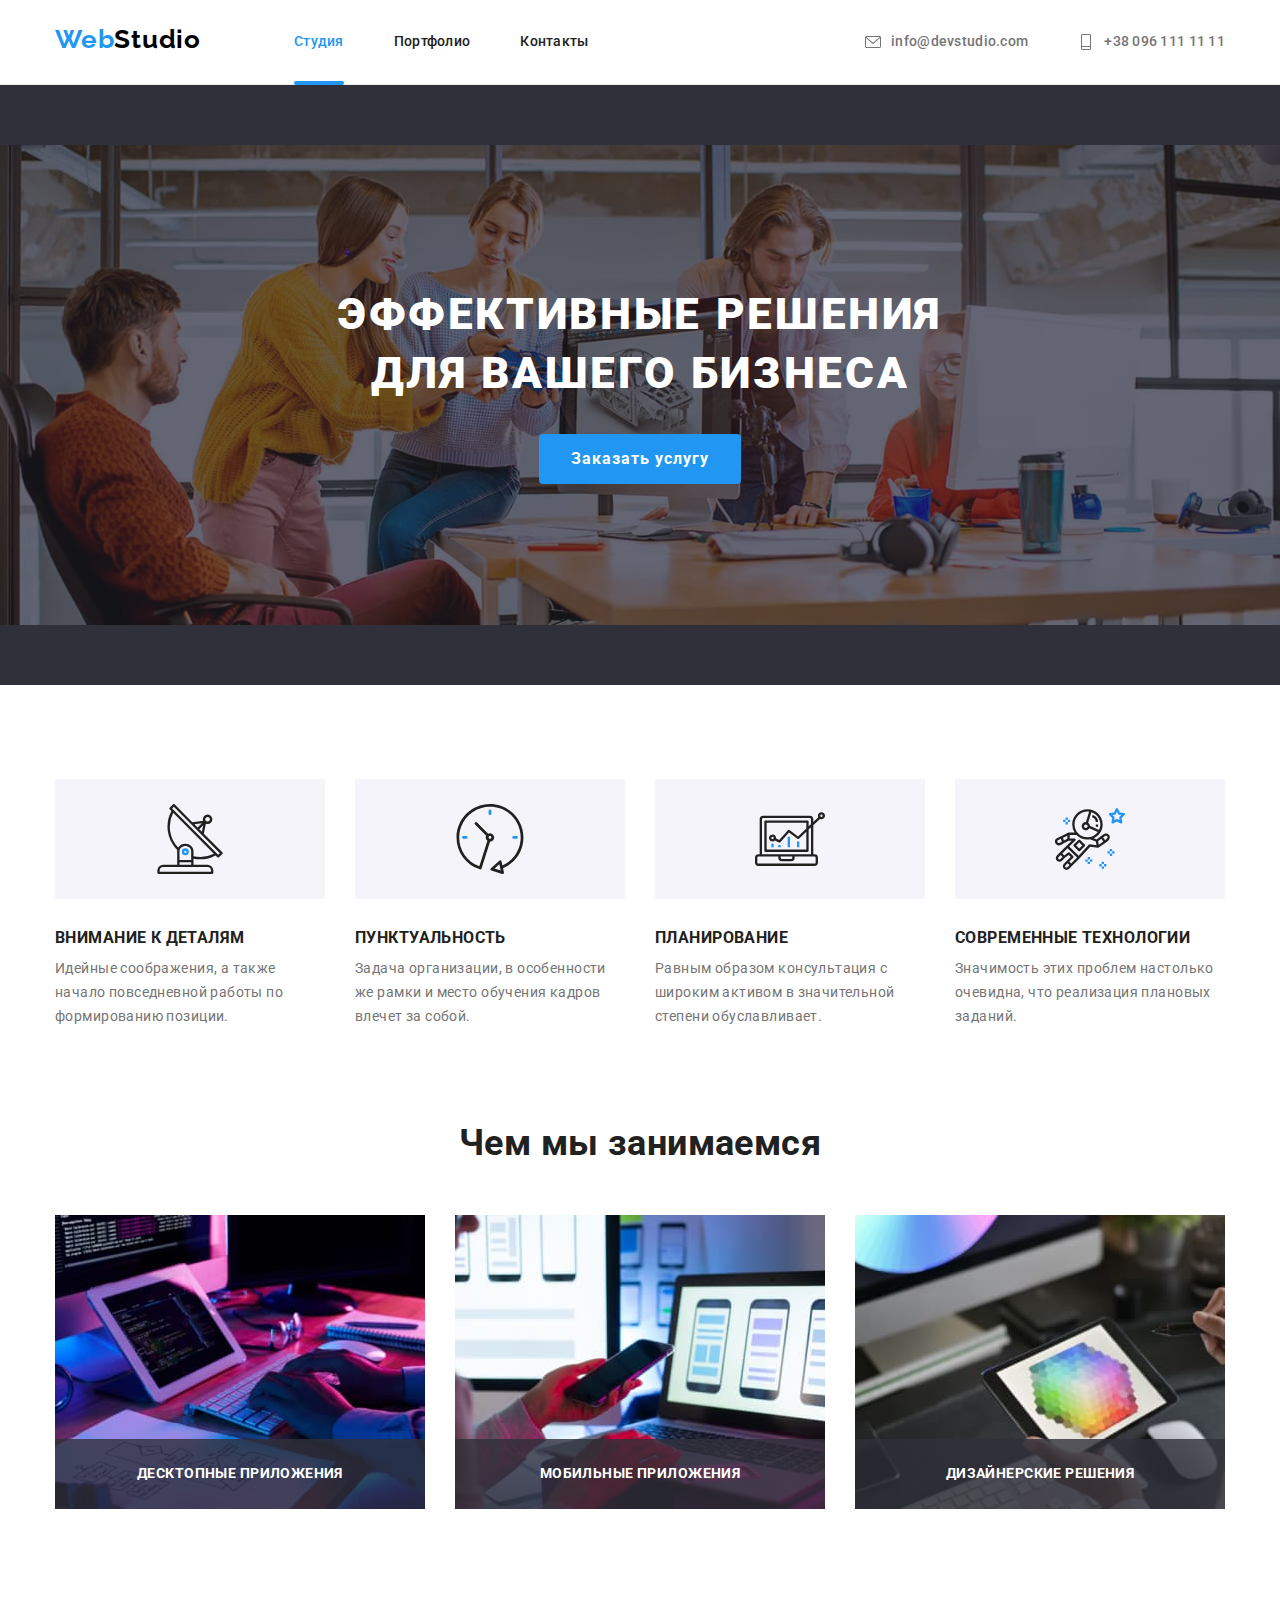
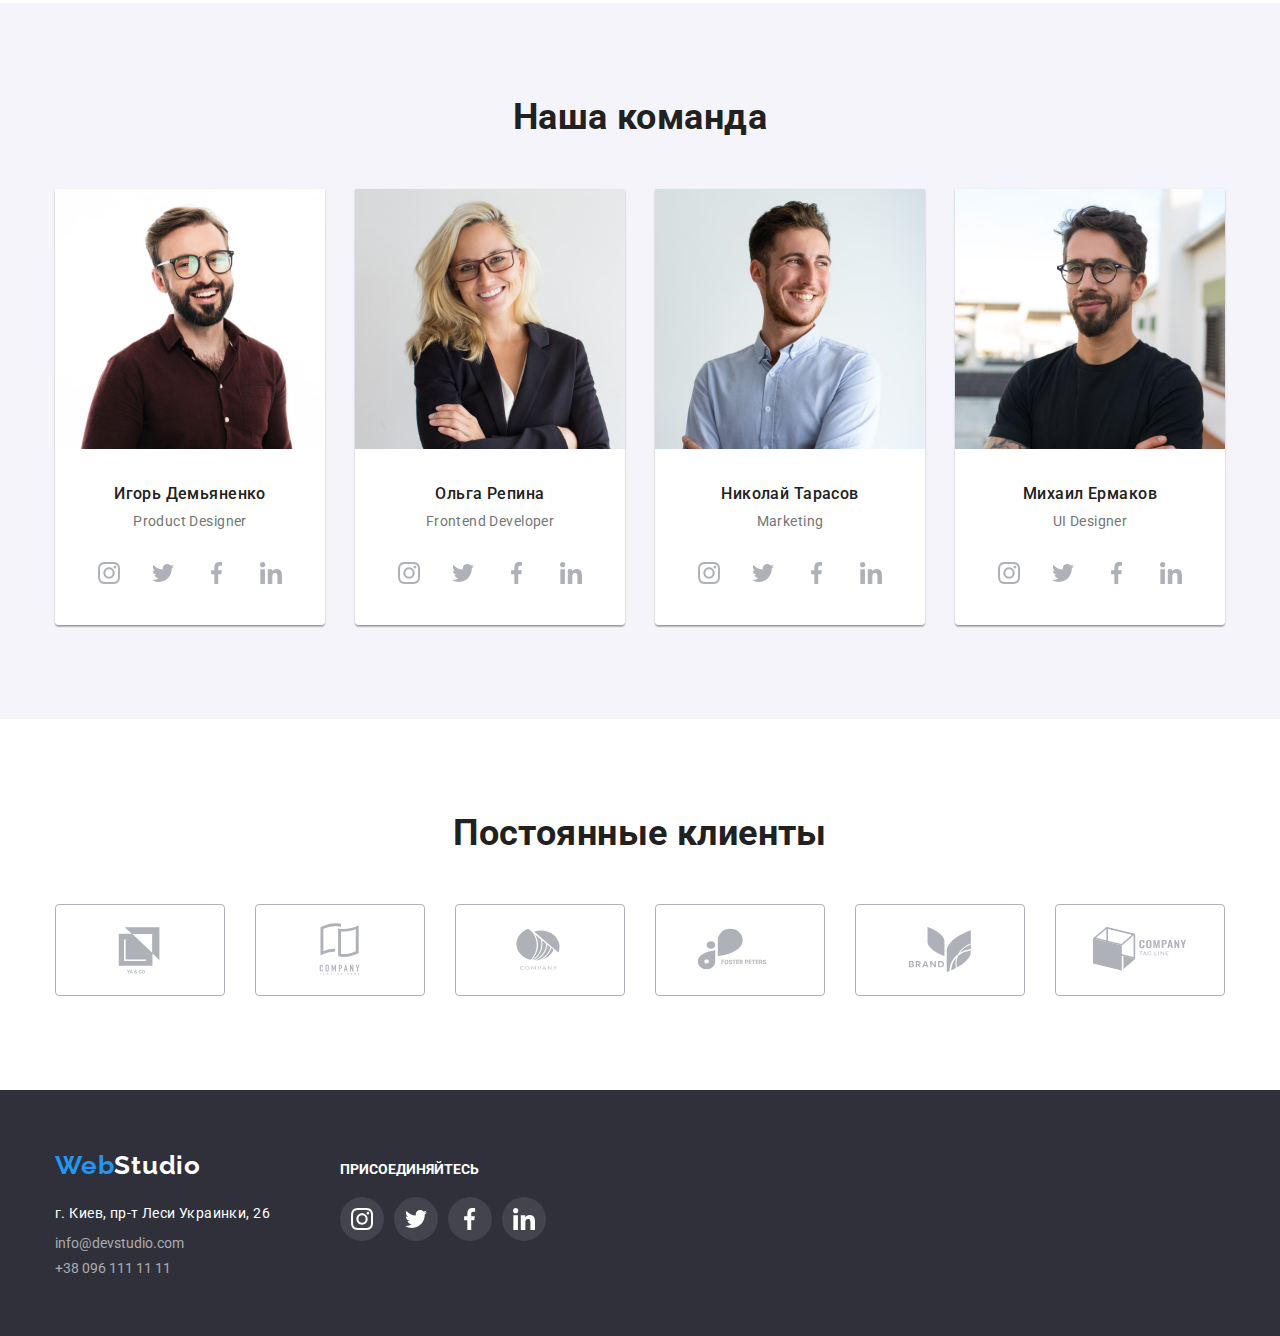
==== index.html @ 7e5e1f91 "finish work" ====
<!DOCTYPE html>
<html lang="ru">
<head>
   <meta charset="UTF-8">
   <meta http-equiv="X-UA-Compatible" content="IE=edge">
   <meta name="viewport" content="width=device-width, initial-scale=1.0">
   <title>Студия</title>
   <link href="https://fonts.googleapis.com/css2?family=Raleway:wght@700&family=Roboto:wght@400;500;700;900&display=swap"
      rel="stylesheet">
   <link rel="stylesheet" href="https://cdnjs.cloudflare.com/ajax/libs/modern-normalize/1.1.0/modern-normalize.min.css">
   <link rel="stylesheet" href="./css/styles.css">
</head>
<body>
     <!-- Header -->
   <header class="header">
      <div class="container head">
      <a href="./index.html" rel="noopener noreferrer" class="logo" lang="en">Web<span class="logo-primary">Studio</span></a>
      <nav class="nav">
         <ul class="nav-list">
            <li class="nav-item"><a class="nav-link curent" href="./index.html">Студия</a></li>
            <li class="nav-item"><a class="nav-link" href="./portfolio.html">Портфолио</a></li>
            <li class="nav-item"><a class="nav-link" href="">Контакты</a></li>
         </ul>
      </nav>
         <ul class="contact-list">
            <li class="contact-item">
               <a class="contact-link" href="mailto:info@devstudio.com"><svg class="icon-contact">
                  <use href="./images/icon/icons.svg#icon-mail-icon"></use>
               </svg>info@devstudio.com</a></li>
            <li class="contact-item">
               <a class="contact-link" href="tel:+380961111111"><svg class="icon-contact">
                  <use href="./images/icon/icons.svg#icon-phone-icon"></use>
               </svg>+38 096 111 11 11</a>
            </li>
         </ul>
      </div>
   </header>
   <main>
     <!-- Hero -->
         <section class="section main">
            <h1 class="main-title">Эффективные решения для вашего бизнеса</h1>
            <button class="main-button" type="button">Заказать услугу</button>
            <div class="backdrop is-hidden" data-modal>
               <div class="modal">
                  <h2 class="modal-title">Оставьте свои данные, мы вам перезвоним</h2>
                  <form action="" class="modal-form">
                     <div class="modal-box">
                        <div class="modal-form-box">
                           <label for="user-name" class="modal-label-name">Имя</label>
                           <input type="text" name="user-name" id="user-name" class="modal-input-name" required>
                        </div>
                        <div class="modal-form-box">
                           <label for="user-tel" class="modal-label-tel">Телефон</label>
                           <input type="tel" name="user-tel" id="user-tel" class="modal-input-tel" required>
                        </div>
                        <div class="modal-form-box">
                           <label for="user-mail" class="modal-label-mail">Почта</label>
                           <input type="mail" name="user-mail" id="user-mail" class="modal-input-mail" required>
                        </div>
                        <div class="modal-form-box">
                           <label for="user-comment" class="modal-label-comment">Комментарий</label>
                           <textarea name="user-comment" id="user-comment" cols="30" rows="10" placeholder="Введите текст" class="modal-area-comment"></textarea>
                        </div>
                        <div class="modal-form-checkbox">
                           <input type="checkbox" name="user-policy" id="user-policy" class="modal-input-policy">
                           <label for="user-policy" class="modal-policy-text">Соглашаюсь с рассылкой и принимаю <span class="modal-policy-link">Условия договора</span></label>
                        </div>
                     </div>
                  </form>
                  <button type="submit" class="modal-button-submit">Отправить</button>
                  <button class="close" data-modal-close>
                     <svg class="icon-button">
                        <use href="./images/modal-icon/modal.svg#icon-close-black"></use>
                     </svg>
                  </button>
               </div>
            </div>
         </section>
      <!-- Особенности -->
      <section class="section features">
         <div class="container features">
            <h2 class="visually-hidden">Особенности</h2>
            <ul class="features-list">
               <li class="features-item">
                  <div class="features-icon-container">
                     <svg class="icon-features">
                        <use href="./images/features-icon/features-icon.svg#icon-antenna1"></use>
                     </svg>
                  </div>
                  <h3 class="features-caption">Внимание к деталям</h3>
                  <p class="features-text">Идейные соображения, а также начало повседневной работы по формированию позиции.</p>
               </li>
               <li class="features-item">
                  <div class="features-icon-container">
                     <svg class="icon-features">
                        <use href="./images/features-icon/features-icon.svg#icon-clock2"></use>
                     </svg>
                  </div>
                  <h3 class="features-caption">Пунктуальность</h3>
                  <p class="features-text">Задача организации, в особенности же рамки и место обучения кадров влечет за собой.</p>
               </li>
               <li class="features-item">
                  <div class="features-icon-container">
                     <svg class="icon-features">
                        <use href="./images/features-icon/features-icon.svg#icon-diagram3"></use>
                     </svg>
                  </div>
                  <h3 class="features-caption">Планирование</h3>
                  <p class="features-text">Равным образом консультация с широким активом в значительной степени обуславливает.</p>
               </li>
               <li class="features-item">
                  <div class="features-icon-container">
                     <svg class="icon-features">
                        <use href="./images/features-icon/features-icon.svg#icon-astronaut-4"></use>
                     </svg>
                  </div>
                  <h3 class="features-caption">Современные технологии</h3>
                  <p class="features-text">Значимость этих проблем настолько очевидна, что реализация плановых заданий.</p>
               </li>
            </ul>
         </div>
      </section>
      <!-- Чем занимаемся -->
      <section class="section work">
         <div class="container work">
            <h2 class="work-title">Чем мы занимаемся</h2>
            <ul class="work-list">
               <li class="work-item">
                  <div class="work-overlay-box">
                     <p class="work-overlay-caption">Десктопные приложения</p>
                  </div>
                  <img class="work-image" width="370" height="294" src="./images/img.jpg" alt="кодирование">
               </li>
               <li class="work-item">
                  <div class="work-overlay-box">
                     <p class="work-overlay-caption">Мобильные приложения</p>
                  </div>
                  <img class="work-image" width="370" height="294" src="./images/img1.jpg" alt="сервис">
               </li>
               <li class="work-item">
               <div class="work-overlay-box">
                  <p class="work-overlay-caption">Дизайнерские решения</p>
               </div>
               <img class="work-image" width="370" height="294" src="./images/img2.jpg" alt="дизайн">
               </li>
            </ul>
         </div>
      </section>
      <!-- Наша команда -->
      <section class="section team ">
         <div class="container team">
            <h2 class="team-title">Наша команда</h2>
            <ul class="team-list">
               <li class="team-item">
                  <img width="270" height="260" src="./images/person1.jpg" alt="персонал1">
                  <div class="team-box">
                     <h3 class="team-caption">Игорь Демьяненко</h3>
                     <p class="team-text" lang="en">Product Designer</p>
                     <ul class="team-icon-list">
                        <li class="team-icon-item">
                           <a href="#" class="team-icon-link">
                              <svg class="icon-team">
                                 <use href="./images/icon/icons.svg#icon-instagram-icon"></use>
                              </svg>
                           </a>
                        </li>
                        <li class="team-icon-item">
                           <a href="#" class="team-icon-link">
                              <svg class="icon-team">
                                 <use href="./images/icon/icons.svg#icon-twitter-icon"></use>
                              </svg>
                           </a>
                        </li>
                        <li class="team-icon-item">
                           <a href="#" class="team-icon-link">
                              <svg class="icon-team">
                                 <use href="./images/icon/icons.svg#icon-facebook-icon"></use>
                              </svg>
                           </a>
                        </li>
                        <li class="team-icon-item">
                           <a href="#" class="team-icon-link">
                              <svg class="icon-team">
                                 <use href="./images/icon/icons.svg#icon-linkedin-icon"></use>
                              </svg>
                           </a>
                        </li>
                     </ul>
                  </div>
               </li>
               <li class="team-item">
                  <img width="270" height="260" src="./images/person2.jpg" alt="персонал2">
                  <div class="team-box">
                     <h3 class="team-caption">Ольга Репина</h3>
                     <p class="team-text" lang="en">Frontend Developer</p>
                     <ul class="team-icon-list">
                        <li class="team-icon-item">
                           <a href="#" class="team-icon-link">
                              <svg class="icon-team">
                                 <use href="./images/icon/icons.svg#icon-instagram-icon"></use>
                              </svg>
                           </a>
                        </li>
                        <li class="team-icon-item">
                           <a href="#" class="team-icon-link">
                              <svg class="icon-team">
                                 <use href="./images/icon/icons.svg#icon-twitter-icon"></use>
                              </svg>
                           </a>
                        </li>
                        <li class="team-icon-item">
                           <a href="#" class="team-icon-link">
                              <svg class="icon-team">
                                 <use href="./images/icon/icons.svg#icon-facebook-icon"></use>
                              </svg>
                           </a>
                        </li>
                        <li class="team-icon-item">
                           <a href="#" class="team-icon-link">
                              <svg class="icon-team">
                                 <use href="./images/icon/icons.svg#icon-linkedin-icon"></use>
                              </svg>
                           </a>
                        </li>
                     </ul>
                  </div>
               </li>
               <li class="team-item">
                  <img width="270" height="260" src="./images/person3.jpg" alt="персонал3">
                  <div class="team-box">
                     <h3 class="team-caption">Николай Тарасов</h3>
                     <p class="team-text" lang="en">Marketing</p>
                     <ul class="team-icon-list">
                        <li class="team-icon-item">
                           <a href="#" class="team-icon-link">
                              <svg class="icon-team">
                                 <use href="./images/icon/icons.svg#icon-instagram-icon"></use>
                              </svg>
                           </a>
                        </li>
                        <li class="team-icon-item">
                           <a href="#" class="team-icon-link">
                              <svg class="icon-team">
                                 <use href="./images/icon/icons.svg#icon-twitter-icon"></use>
                              </svg>
                           </a>
                        </li>
                        <li class="team-icon-item">
                           <a href="#" class="team-icon-link">
                              <svg class="icon-team">
                                 <use href="./images/icon/icons.svg#icon-facebook-icon"></use>
                              </svg>
                           </a>
                        </li>
                        <li class="team-icon-item">
                           <a href="#" class="team-icon-link">
                              <svg class="icon-team">
                                 <use href="./images/icon/icons.svg#icon-linkedin-icon"></use>
                              </svg>
                           </a>
                        </li>
                     </ul>
                   </div>
               </li>
               <li class="team-item">
                  <img width="270" height="260" src="./images/person4.jpg" alt="персонал4">
                  <div class="team-box">
                     <h3 class="team-caption">Михаил Ермаков</h3>
                     <p class="team-text" lang="en">UI Designer</p>
                     <ul class="team-icon-list">
                        <li class="team-icon-item">
                           <a href="#" class="team-icon-link">
                              <svg class="icon-team">
                                 <use href="./images/icon/icons.svg#icon-instagram-icon"></use>
                              </svg>
                           </a>
                        </li>
                        <li class="team-icon-item">
                           <a href="#" class="team-icon-link">
                              <svg class="icon-team">
                                 <use href="./images/icon/icons.svg#icon-twitter-icon"></use>
                              </svg>
                           </a>
                        </li>
                        <li class="team-icon-item">
                           <a href="#" class="team-icon-link">
                              <svg class="icon-team">
                                 <use href="./images/icon/icons.svg#icon-facebook-icon"></use>
                              </svg>
                           </a>
                        </li>
                        <li class="team-icon-item">
                           <a href="#" class="team-icon-link">
                              <svg class="icon-team">
                                 <use href="./images/icon/icons.svg#icon-linkedin-icon"></use>
                              </svg>
                           </a>
                        </li>
                     </ul>
                  </div>
               </li>
            </ul>
         </div>
      </section>
      <!-- Наши партнеры -->
      <section class="section client">
         <div class="container client">
            <h2 class="client-title">Постоянные клиенты</h2>
            <ul class="client-list">
               <li class="client-item">
                  <a href="#" class="client-link">
                     <svg class="logo-client">
                        <use href="./images/logo/logo-defs.svg#icon-logo1" ></use>
                     </svg>   
                  </a>
               </li>
               <li class="client-item">
                  <a href="#" class="client-link">
                     <svg class="logo-client">
                        <use href="./images/logo/logo-defs.svg#icon-logo2"></use>
                     </svg>
                  </a>
               </li>
               <li class="client-item">
                  <a href="#" class="client-link">
                     <svg class="logo-client">
                        <use href="./images/logo/logo-defs.svg#icon-logo3"></use>
                     </svg>
                  </a>
               </li>
               <li class="client-item">
                  <a href="#" class="client-link">
                     <svg class="logo-client">
                        <use href="./images/logo/logo-defs.svg#icon-logo4"></use>
                     </svg>
                  </a>
               </li>
               <li class="client-item">
                  <a href="#" class="client-link">
                     <svg class="logo-client">
                        <use href="./images/logo/logo-defs.svg#icon-logo5"></use>
                     </svg>
                  </a>
               </li>
               <li class="client-item">
                  <a href="#" class="client-link">
                     <svg class="logo-client">
                        <use href="./images/logo/logo-defs.svg#icon-logo6"></use>
                     </svg>
                  </a>
               </li>
            </ul>
         </div>
      </section>
   </main>
   <!-- Footer -->
   <footer class="footer">
      <div class="container container-footer">
        <div class="container-logo">
         <a href="./index.html" rel="noopener noreferrer" class="logo" lang="en">Web<span
            class="logo-secondary">Studio</span></a>
         <address class="address">
            <p class="address-destination">г. Киев, пр-т Леси Украинки, 26</p>
            <ul class="address-list">
               <li class="address-item"><a class="address-contact" href="mailto:info@devstudio.com">info@devstudio.com</a></li>
               <li class="address-item"><a class="address-contact" href="tel:+380961111111">+38 096 111 11 11</a></li>
            </ul>
         </address>
        </div>
        <div class="container-join">
           <p class="join-title">
            присоединяйтесь
           </p>
           <ul class="join-list">
              <li class="join-items">
                 <a href="#" class="join-link"> 
                  <svg class="icon-join">
                     <use href="./images/icon/icons.svg#icon-instagram-icon"></use>
                  </svg>
                 </a>
               </li>
              <li class="join-items">
                 <a href="#" class="join-link">
                 <svg class="icon-join">
                    <use href="./images/icon/icons.svg#icon-twitter-icon"></use>
                 </svg>   
                  </a>
               </li>
              <li class="join-items">
                 <a href="#" class="join-link">
                  <svg class="icon-join">
                     <use href="./images/icon/icons.svg#icon-facebook-icon"></use>
                  </svg>                 
                 </a>
               </li>
              <li class="join-items">
                 <a href="#" class="join-link">
                  <svg class="icon-join">
                     <use href="./images/icon/icons.svg#icon-linkedin-icon"></use>
                  </svg>                     
                 </a>
               </li>
           </ul>
       </div>
      </div>
   </footer>
 </body>
</html>
---- css/styles.css ----
:root {
  --primary-text-color: #757575;
  --title-text-color: #212121;
  --accent-color: #2196f3;
  --primary-white-color: #ffffff;
  --button-bgc-color: #f5f4fa;
  --header-bgc-color: #2f303a;
  --team-bgc-color: #f5f4fa;
  --footer-contact-color: rgba(255, 255, 255, 0.6);
  --header-border-color: #ececec;
  --content-border-color: #eeeeee;
  --features-icon-background: #f5f4fa;
  --features-icon-color: #212121;
  --footer-icon-background: #43444d;
  --team-icon-color: #afb1b8;
  --client-border-color: #afb1b8;
  --client-logo-color: #afb1b8;
  --logo-primary-color: #000000;
  --overflow-bgc-color: rgba(33, 150, 243, 0.9);
  --timing-function: cubic-bezier(0.4, 0, 0.2, 1);
  --work-overlay-bgc-color: rgba(47, 48, 58, 0.8);
  --modal-title-color: #212121;
  --modal-text-color: #757575;
  --modal-comment-placeholder: rgba(117, 117, 117, 0.5);
  --modal-policy-link: #2196f3;
  --modal-button-submit-color: #ffffff;
}

li {
  list-style: none;
}
img {
  display: block;
}

h1,
h2,
h3,
h4,
h5,
h6,
p,
ul {
  margin: 0;
  padding: 0;
}
ul {
  display: inline-block;
  padding-left: 0;
}
.logo,
.features,
.work,
.team,
.client,
.content-item .content-button,
.content-text,
.address-destination,
.content-overlay-caption {
  letter-spacing: 0.03em;
}

.visually-hidden {
  position: absolute;
  width: 1px;
  height: 1px;
  margin: -1px;
  border: 0;
  padding: 0;
  white-space: nowrap;
  clip-path: inset(100%);
  clip: rect(0 0 0 0);
  overflow: hidden;
}

body {
  background-color: var(--primary-white-color);
  color: var(--primary-text-color);
  font-family: Roboto, sans-serif;
  font-size: 14px;
}

.container {
  width: 1200px;
  margin: 0 auto;
  padding: 0 15px;
}

.section {
  padding: 94px 0px;
}

/*  --------------------------------Header */
.header {
  border-bottom: 1px solid var(--header-border-color);
}
/* ---------------------------------Logo */
.logo {
  display: block;
  padding-top: 24px;
  padding-bottom: 24px;
  text-decoration: none;
  line-height: 1.2;
  color: var(--accent-color);
  font-family: Raleway, sans-serif;
  font-weight: 700;
  font-size: 26px;
}
.logo-primary {
  color: var(--logo-primary-color);

  font-family: Raleway, sans-serif;
  font-weight: 700;
  font-size: 26px;
}
.logo-secondary {
  color: var(--primary-white-color);

  font-family: Raleway, sans-serif;
  font-weight: 700;
  font-size: 26px;
}
/* -------------------------------------Navigation */
.nav-item .nav-link:hover,
.nav-item .nav-link:focus,
.contact-item .contact-link:hover,
.contact-item .contact-link:focus {
  color: var(--accent-color);
}
.nav {
  margin-left: 93px;
}
.nav-list {
  display: flex;
}
.nav-list .nav-item + .nav-item {
  margin-left: 50px;
}
.nav-item .nav-link {
  display: block;
  padding-top: 32px;
  padding-bottom: 32px;

  color: var(--title-text-color);

  font-weight: 500;
  line-height: 1.4;
  letter-spacing: 0.02em;
  text-decoration: none;

  transition: color 250ms var(--timing-function);
}
.nav-item .nav-link.curent {
  color: var(--accent-color);
}
.nav-link {
  position: relative;
}
.nav-link.curent::after {
  content: ' ';
  width: 100%;
  height: 4px;
  position: absolute;
  bottom: -1px;
  left: 0;

  background-color: var(--accent-color);
  border-radius: 2px;
}

/* --------------------------------Contacts */
.contact-item .contact-link {
  display: flex;
  align-items: center;
  padding-top: 32px;
  padding-bottom: 32px;

  color: var(--primary-text-color);

  font-weight: 500;
  line-height: 1.4;
  letter-spacing: 0.02em;

  transition: color 250ms var(--timing-function);
}
.container.head {
  display: flex;
}
.contact-link,
.address-contact {
  text-decoration: none;
}
.contact-list {
  display: flex;
  margin-left: auto;
}
.contact-list .contact-item + .contact-item {
  margin-left: 50px;
}
.contact-item {
  display: flex;
  align-items: center;
}

.icon-contact {
  width: 16px;
  height: 16px;
  margin-right: 10px;
  fill: currentColor;
}
/* --------------------------------------Hero */

.section.main {
  padding-top: 200px;
  padding-bottom: 200px;
  text-align: center;
  max-width: 1600px;
  height: 600px;
  margin-left: auto;
  margin-right: auto;

  background-image: linear-gradient(to right, rgba(47, 48, 58, 0.4), rgba(47, 48, 58, 0.4)),
    url('../images/background.jpg');
  background-position: center;
  background-repeat: no-repeat;
  background-size: contain;
  background-color: var(--header-bgc-color);
}

.main-title {
  width: 696px;
  margin: 0 auto;
  color: var(--primary-white-color);
  font-size: 44px;
  font-weight: 900;
  line-height: 1.36;
  letter-spacing: 0.06em;
  text-transform: uppercase;
}

/* --------------------------------------Button (modal page) */
.main-button {
  display: inline-block;
  margin-top: 30px;
  margin-left: auto;
  margin-right: auto;
  padding: 10px 32px;

  color: var(--primary-white-color);
  background-color: var(--accent-color);

  font-family: Roboto, sans-serif;
  font-weight: 700;
  line-height: 1.87;
  font-size: 16px;
  letter-spacing: 0.06em;
  border-style: none;
  cursor: pointer;
  border-radius: 4px;
}
.backdrop {
  position: fixed;
  top: 0;
  left: 0;
  width: 100%;
  height: 100%;
  margin: 17px auto;

  background-color: rgba(0, 0, 0, 0.2);

  /* transform: scale(100%);
  transition: transform 250ms var(--timing-function), visibility 250ms var(--timing-function); */
  opacity: 1;
  visibility: visible;
  transition: opacity 250ms var(--timing-function), visibility 250ms var(--timing-function);
}
.backdrop.is-hidden {
  opacity: 0;
  visibility: hidden;
  pointer-events: none;
  /* transform: scale(0); */
}
.modal {
  position: fixed;
  top: 50%;
  left: 50%;
  transform: translate(-50%, -50%);
  min-width: 528px;
  min-height: 581px;

  background-color: #fff;
  border-radius: 4px;
  box-shadow: 0px 1px 3px rgba(0, 0, 0, 0.12), 0px 1px 1px rgba(0, 0, 0, 0.14),
    0px 2px 1px rgba(0, 0, 0, 0.2);
}
.modal-title {
  margin: 40px 40px 12px;
  font-weight: 700;
  font-size: 20px;
  line-height: 1.15;
  letter-spacing: 0.03em;

  color: var(--modal-title-color);
}
.modal-box {
  margin: 0 40px;
  padding: 0;
}
.modal-form-box {
  display: flex;
  flex-direction: column;
  align-items: start;
  width: 100%;
}
.modal-box input {
  margin-bottom: 10px;
  padding: 0 42px;
  width: 100%;
  height: 40px;
  border-radius: 4px;
  border: 1px solid rgba(33, 33, 33, 0.2);
}
.modal-box label {
  padding-bottom: 4px;
  font-weight: normal;
  font-size: 12px;
  line-height: 1.16;
  letter-spacing: 0.01em;

  color: var(--modal-text-color);
}
.modal-box textarea {
  margin-bottom: 20px;
  padding: 12px 16px;
  width: 100%;
  height: 120px;
  border-radius: 4px;
  border: 1px solid rgba(33, 33, 33, 0.2);
  resize: none;
}
/* TODO --------------------------------------------------------------Placeholder */
/* .modal-box textarea[placeholder]{
font-size: 12px;
line-height: 1.16;
letter-spacing: 0.01em;
color: var(--modal-comment-placeholder);
} */
.modal-form-checkbox {
  display: flex;
  width: 100%;
  margin-bottom: 30px;
}
.modal-box input[type='checkbox'] {
  margin: 5px 8px 5px 0;
  padding: 0;
  width: 16px;
  height: 15px;
}
.modal-policy-text {
  line-height: 1.71;
  letter-spacing: 0.03em;

  color: var(--modal-text-color);
}
.modal-policy-link {
  color: var(--modal-policy-link);
  text-decoration: underline;
  font-size: 14px;
  line-height: 1.71;
  letter-spacing: 0.03em;
}
.modal-button-submit {
  width: 200px;
  height: 50px;
  background-color: var(--accent-color);
  color: var(--modal-button-submit-color);
  box-shadow: 0px 4px 4px rgba(0, 0, 0, 0.15);
  border-radius: 4px;
  font-weight: 700;
  font-size: 16px;
  line-height: 1.87;
  letter-spacing: 0.06em;
}
.close {
  position: absolute;
  right: 8px;
  top: 8px;

  width: 30px;
  height: 30px;
  border-radius: 50%;

  background: #ffffff;
  border: 1px solid rgba(0, 0, 0, 0.1);
  cursor: pointer;

  transition: border-color 250ms var(--timing-function);
}
.close:hover,
.close:focus {
  border-color: var(--accent-color);
}
.icon-button {
  width: 100%;
  height: 100%;
}

/* -------------------------------Особенности */
.features-list {
  display: flex;
  justify-content: space-between;
}
.features-list .features-item + .features-item {
  margin-left: 30px;
}
.features-item {
  width: 270px;
}
.features-caption {
  margin-bottom: 10px;

  color: var(--title-text-color);
  line-height: 1.14;
  text-transform: uppercase;
}
.features-text {
  line-height: 1.71;
}
.features-icon-container {
  display: flex;
  justify-content: center;
  align-items: center;
  height: 120px;
  margin-bottom: 30px;
  color: var(--features-icon-color);

  background-color: var(--features-icon-background);
}
.icon-features {
  width: 70px;
  height: 70px;
  fill: currentColor;
}
/* --------------------------------Чем занимаемся  */
.work-title,
.team-title,
.client-title {
  color: var(--title-text-color);
  font-size: 36px;
  font-weight: 700;
  line-height: 1.16;
}
.section.work {
  padding-top: 0;
}
.work-list {
  display: flex;
  justify-content: space-between;
}
.work-list .work-item + .work-item {
  margin-left: 30px;
}
.work-item {
  position: relative;
}
.work-overlay-box {
  display: flex;
  justify-content: center;
  align-items: center;

  position: absolute;
  width: 100%;
  height: 70px;
  bottom: 0;
  left: 0;

  background-color: var(--work-overlay-bgc-color);
}
.work-overlay-caption {
  font-weight: bold;
  line-height: 1.14;
  letter-spacing: 0.03em;
  text-transform: uppercase;

  color: var(--primary-white-color);
}
/* --------------------------------------Наша команда */
.section.team {
  background-color: var(--team-bgc-color);
}
.work-title,
.team-title,
.client-title {
  text-align: center;
  margin-bottom: 50px;
}
.team-caption {
  color: var(--title-text-color);
  font-weight: 500;
  font-size: 16px;
  line-height: 1.87;
}
.team-text {
  color: var(--primary-text-color);
  line-height: 1.87;
  margin-bottom: 16px;
}
.team-list {
  display: flex;
}
.team-item {
  box-shadow: 0px 1px 3px rgba(0, 0, 0, 0.12), 0px 1px 1px rgba(0, 0, 0, 0.14),
    0px 2px 1px rgba(0, 0, 0, 0.2);
  border-radius: 0px 0px 4px 4px;
}
.team-list .team-item + .team-item {
  margin-left: 30px;
}
.team-box {
  background-color: var(--primary-white-color);
  padding: 30px 0;
  text-align: center;
  border-radius: 0px 0px 4px 4px;
}
.team-icon-list {
  display: flex;
  margin: 0 32px;
}

.team-icon-list .team-icon-item + .team-icon-item {
  margin-left: 10px;
}
.team-icon-link {
  display: flex;
  justify-content: center;
  align-items: center;
  width: 44px;
  height: 44px;

  color: var(--team-icon-color);

  transition: color 250ms var(--timing-function), background-color 250ms var(--timing-function),
    border-radius 250ms var(--timing-function);
}
.icon-team {
  width: 22px;
  height: 22px;
  fill: currentColor;
}

.team-icon-link:hover,
.team-icon-link:focus {
  color: var(--primary-white-color);
  background-color: var(--accent-color);
  border-radius: 50%;
}
/*---------------------------Наши партнеры */

.client-list {
  display: flex;
}
.client-list .client-item + .client-item {
  margin-left: 30px;
}
.client-link:hover,
.client-link:focus {
  color: var(--accent-color);
  border-color: var(--accent-color);
}
.client-link {
  display: flex;
  align-items: center;
  justify-content: center;
  width: 170px;
  height: 92px;

  color: var(--client-logo-color);
  border: 1px solid var(--client-border-color);
  border-radius: 4px;

  transition: color 20ms var(--timing-function), border-color 250ms var(--timing-function);
}
.logo-client {
  width: 106px;
  height: 60px;
  fill: currentColor;
}
/*------------------------ Портфолио кнопки */
.content-primary-list .content-button {
  display: inline-block;
  padding: 6px 22px;

  color: var(--title-text-color);
  background-color: var(--button-bgc-color);
  border-style: none;
  border-radius: 4px;
  cursor: pointer;

  font-family: Roboto, sans-serif;
  font-weight: 500;
  font-size: 16px;
  line-height: 1.62;

  transition: color 250ms var(--timing-function), backgroung-color 250ms var(--timing-function),
    box-shadow 250ms var(--timing-function);
}
.content-button.curent {
  color: var(--primary-white-color);
  background-color: var(--accent-color);
}
.content-button:hover,
.content-button:focus {
  color: var(--primary-white-color);
  background-color: var(--accent-color);
  box-shadow: 0px 3px 1px rgba(0, 0, 0, 0.1), 0px 1px 2px rgba(0, 0, 0, 0.08),
    0px 2px 2px rgba(0, 0, 0, 0.12);
}
.content-primary-list {
  display: flex;
  justify-content: center;
  margin-bottom: 34px;
}

.content-primary-list .content-list + .content-list {
  margin-left: 20px;
}

/*--------------------------------Портфолио контент*/
.content-secondary-list {
  display: flex;
  flex-wrap: wrap;
}
.wrap-items {
  width: 370px;
  margin-right: 30px;
  margin-bottom: 30px;
}
.wrap-items:nth-child(3n) {
  margin-right: 0;
}
.wrap-items:nth-last-child(-n + 3) {
  margin-bottom: 0;
}

/* --------------------------------Portfolio Overflow content */
.content-overlay-box {
  position: relative;
  overflow: hidden;
}

.content-overlay {
  position: absolute;
  width: 100%;
  height: 100%;
  top: 0;
  left: 0;
  padding: 63px 24px;

  background-color: var(--overflow-bgc-color);

  transform: translateY(+101%);
  transition: transform 250ms var(--timing-function);
}
.content-link:hover .content-overlay,
.content-link:focus .content-overlay {
  transform: translateY(0);
}
.content-overlay-caption {
  color: #ffffff;

  font-size: 18px;
  line-height: 1.56;
}
/* ----------------------------------- */
.content-text {
  color: var(--primary-text-color);

  font-size: 16px;
  line-height: 1.87;
}
.content-title {
  color: var(--title-text-color);

  font-size: 18px;
  line-height: 2;
  font-weight: 700;
  letter-spacing: 0.06em;
}
.content-link {
  text-decoration: none;
  display: block;

  transition: box-shadow 250ms var(--timing-function);
}
.content-link:hover,
.content-link:focus {
  box-shadow: 0px 1px 1px rgba(0, 0, 0, 0.12), 0px 4px 4px rgba(0, 0, 0, 0.06),
    1px 4px 6px rgba(0, 0, 0, 0.16);
}
.content-block {
  padding: 20px 24px;
  border: 1px solid var(--content-border-color);
  border-top: 0;
}
/* ----------------------------------------Footer */
.footer {
  background-color: var(--header-bgc-color);
  padding: 60px 0;
}
.container.container-footer {
  display: flex;
  align-items: baseline;
}
/* -------------------------------------Footer-logo */

.address-item:not(:last-child) {
  margin-bottom: 9px;
}
.address-item .address-contact {
  font-style: normal;

  color: var(--footer-contact-color);
  transition: color 250ms var(--timing-function);
}
.address-item .address-contact:hover,
.address-item .address-contact:focus {
  color: var(--accent-color);
}
.address-destination {
  display: block;
  margin-bottom: 9px;
  color: var(--primary-white-color);
  line-height: 1.71;
  font-style: normal;
}
/* ----------------------------------------Footer-join */
.container-logo .logo {
  padding: 0;
  margin-bottom: 20px;
}
.container-join {
  margin-left: 70px;
}
.join-title {
  font-weight: bold;
  color: var(--primary-white-color);
  text-transform: uppercase;
  margin-bottom: 20px;
}
.join-list {
  display: flex;
}
.join-link {
  display: inline-block;
  width: 44px;
  height: 44px;
  border-radius: 50%;
  background-color: var(--footer-icon-background);
  color: var(--primary-white-color);
  transition: background-color 250ms var(--timing-function);
}
.join-link:hover,
.join-link:focus {
  color: var(--primary-white-color);
  background-color: var(--accent-color);
}
.join-list .join-items + .join-items {
  margin-left: 10px;
}
.icon-join {
  width: 22px;
  height: 22px;
  fill: currentColor;
  margin: 11px;
}
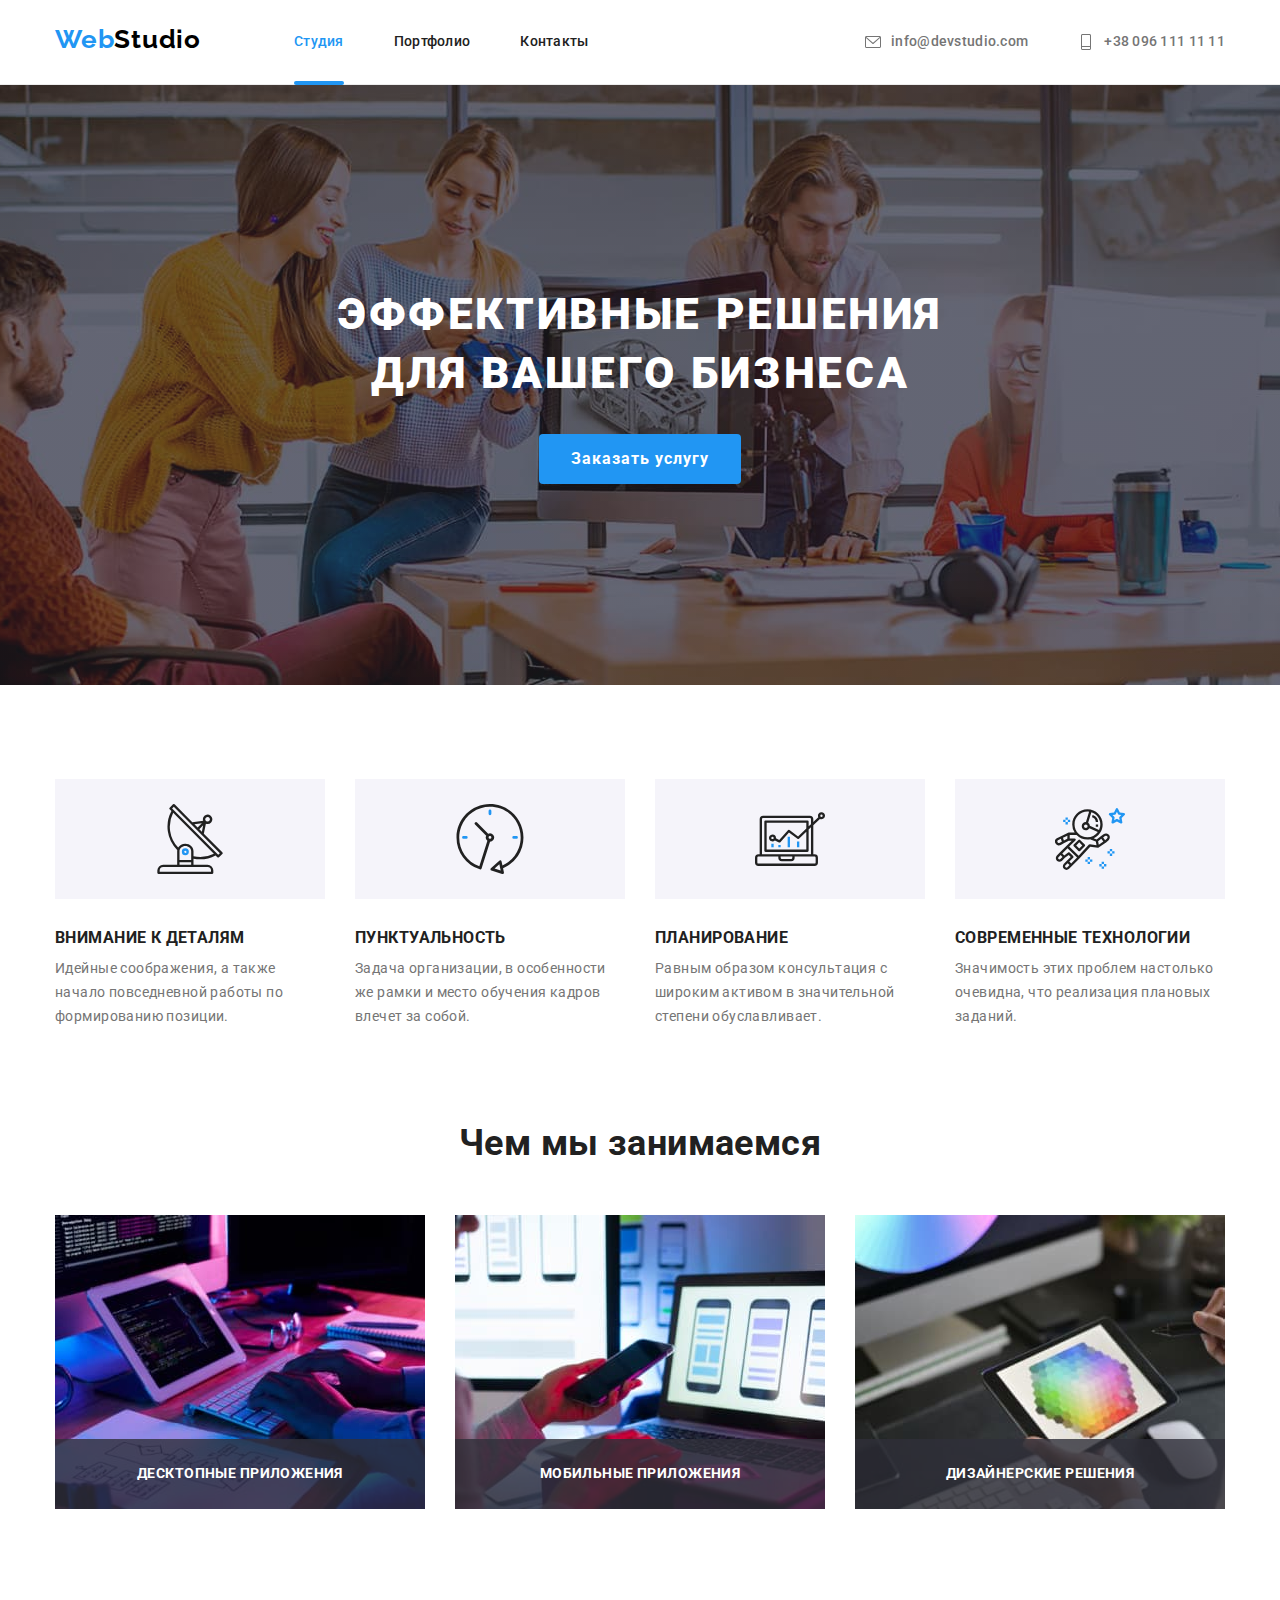
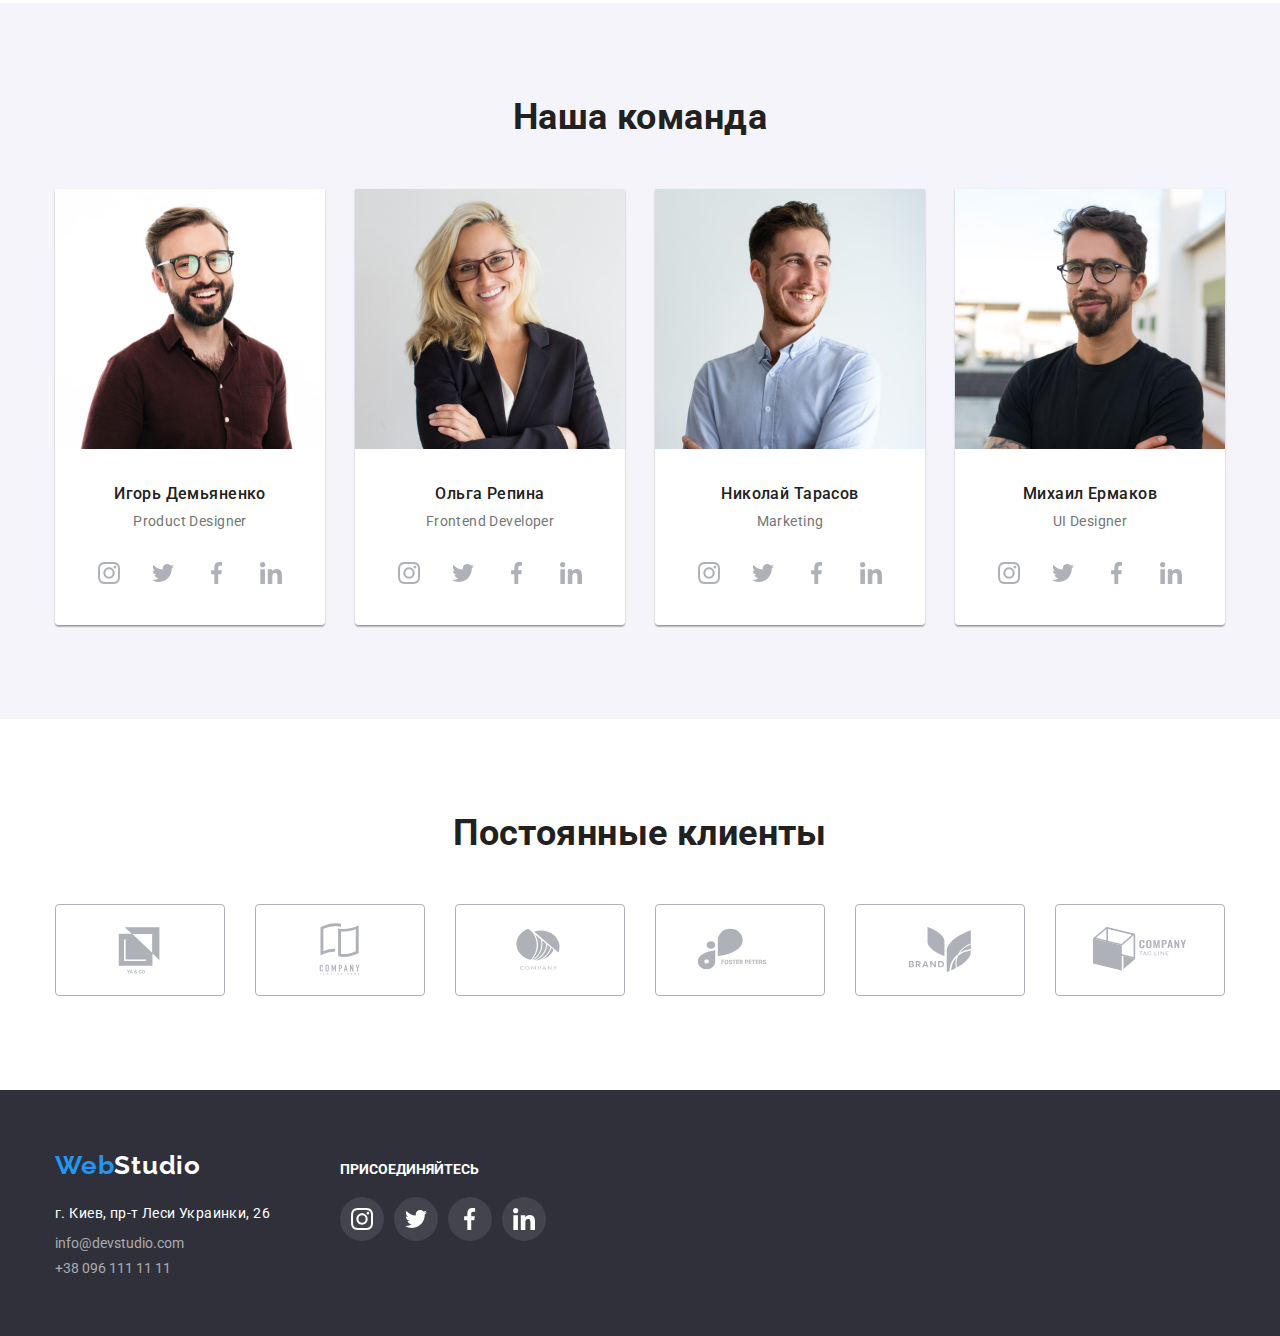
==== commit 6fa499d7: "wokr" ====
--- a/index.html
+++ b/index.html
@@ -43,7 +43,7 @@
             <div class="backdrop is-hidden" data-modal>
                <div class="modal">
                   <h2 class="modal-title">Оставьте свои данные, мы вам перезвоним</h2>
-                  <form action="" class="modal-form">
+                  <form action="#" class="modal-form">
                      <div class="modal-box">
                         <div class="modal-form-box">
                            <label for="user-name" class="modal-label-name">Имя</label>
@@ -55,7 +55,7 @@
                         </div>
                         <div class="modal-form-box">
                            <label for="user-mail" class="modal-label-mail">Почта</label>
-                           <input type="mail" name="user-mail" id="user-mail" class="modal-input-mail" required>
+                           <input type="email" name="user-mail" id="user-mail" class="modal-input-mail" required>
                         </div>
                         <div class="modal-form-box">
                            <label for="user-comment" class="modal-label-comment">Комментарий</label>
@@ -404,5 +404,6 @@
        </div>
       </div>
    </footer>
+    <script src="./js/modal.js"></script>
  </body>
 </html>--- a/css/styles.css
+++ b/css/styles.css
@@ -24,6 +24,7 @@
   --modal-comment-placeholder: rgba(117, 117, 117, 0.5);
   --modal-policy-link: #2196f3;
   --modal-button-submit-color: #ffffff;
+  --hover-button-color:#188CE8;
 }
 
 li {
@@ -223,7 +224,7 @@
     url('../images/background.jpg');
   background-position: center;
   background-repeat: no-repeat;
-  background-size: contain;
+  background-size: cover;
   background-color: var(--header-bgc-color);
 }
 
@@ -257,6 +258,11 @@
   border-style: none;
   cursor: pointer;
   border-radius: 4px;
+}
+.main-button :focus,
+.main-button :hover{
+  color: var(--primary-white-color);
+  background-color: var(--hover-button-color);
 }
 .backdrop {
   position: fixed;
@@ -552,7 +558,7 @@
 .team-icon-link:focus {
   color: var(--primary-white-color);
   background-color: var(--accent-color);
-  border-radius: 50%;
+  /* border-radius: 50%; */
 }
 /*---------------------------Наши партнеры */
 
@@ -565,7 +571,7 @@
 .client-link:hover,
 .client-link:focus {
   color: var(--accent-color);
-  border-color: var(--accent-color);
+  border-color:  1 solid var(--accent-color);
 }
 .client-link {
   display: flex;
